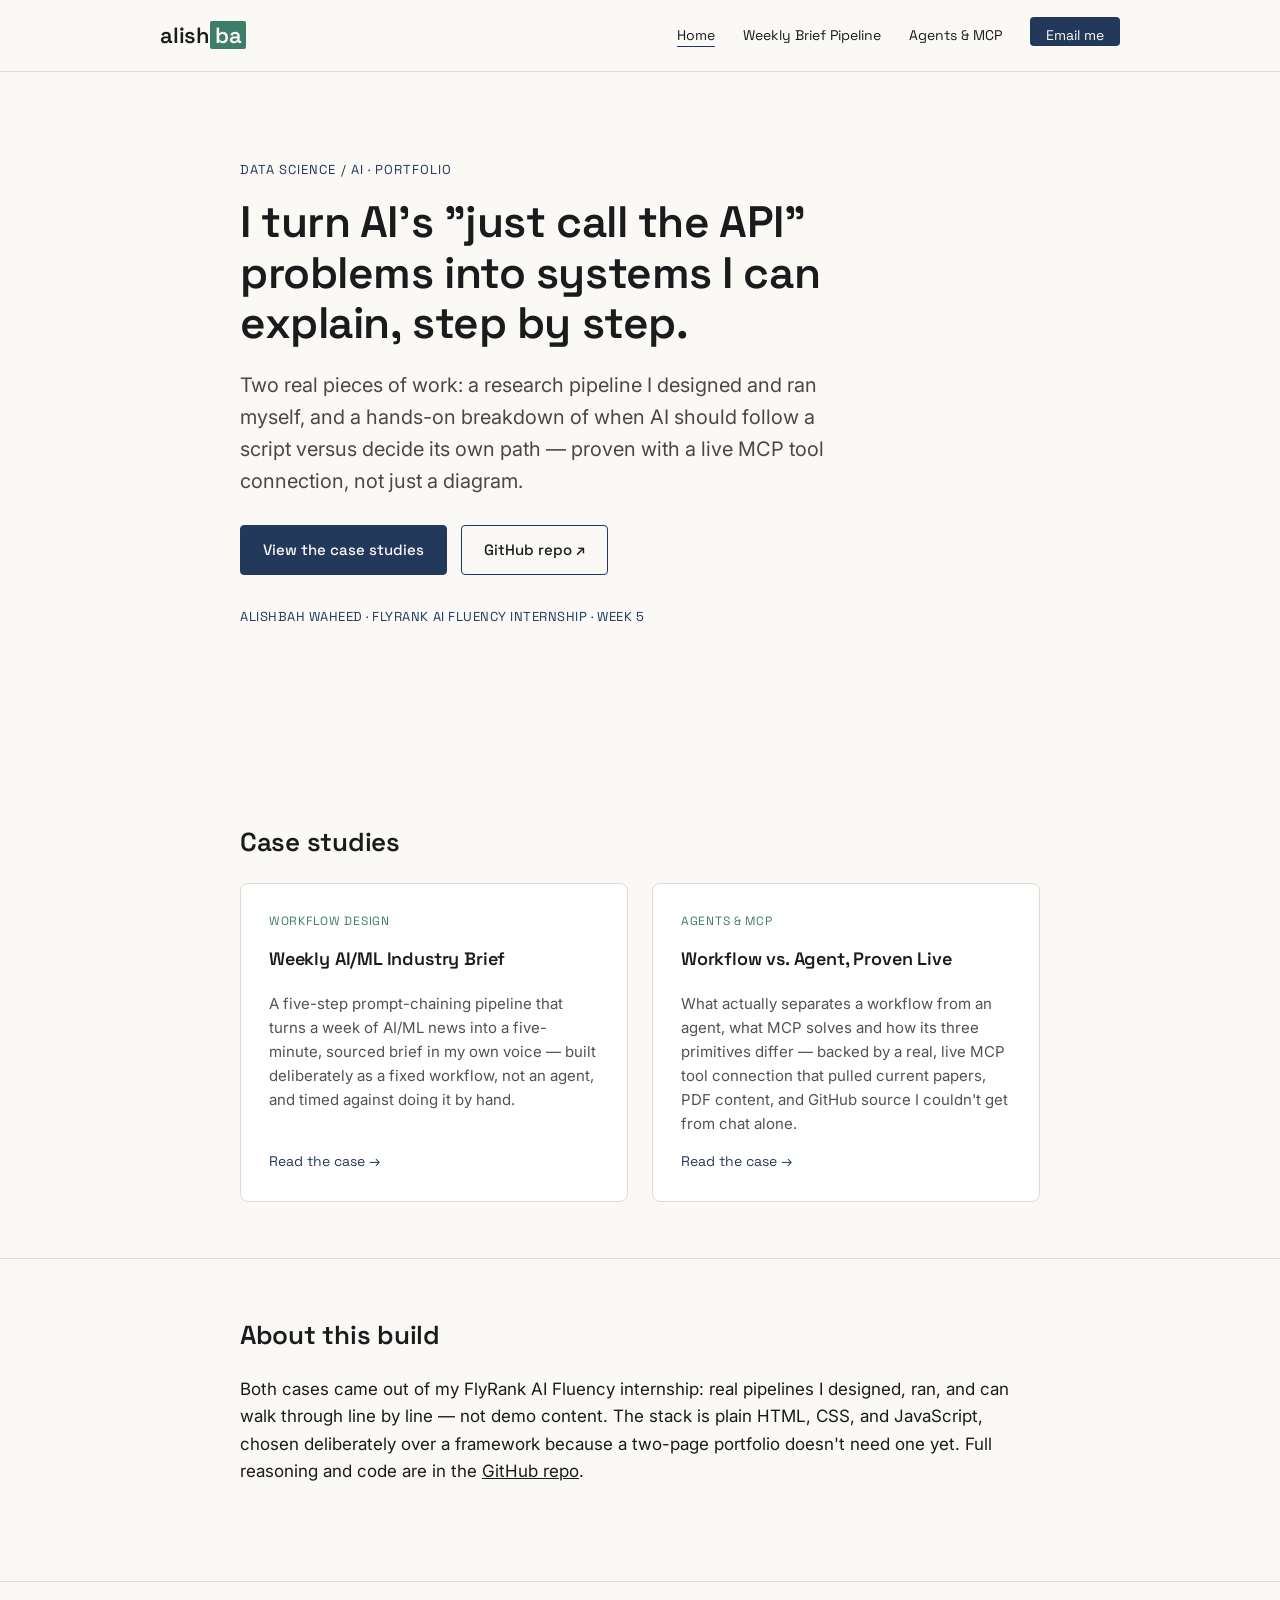
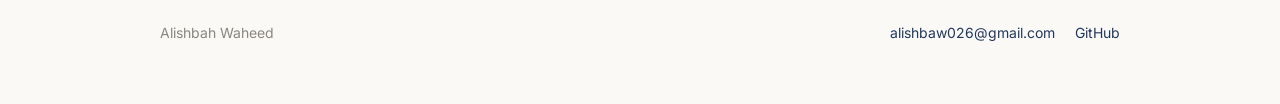
==== index.html @ 1f26b56a "Add files via upload" ====
<!DOCTYPE html>
<html lang="en">
<head>
<meta charset="UTF-8">
<meta name="viewport" content="width=device-width, initial-scale=1.0">
<title>Alishbah Waheed — AI/ML Portfolio</title>
<meta name="description" content="Alishbah Waheed — case studies on AI pipeline design, tool-use vs. agentic architecture, and MCP. FlyRank AI Fluency internship.">
<link rel="preconnect" href="https://fonts.googleapis.com">
<link rel="preconnect" href="https://fonts.gstatic.com" crossorigin>
<link href="https://fonts.googleapis.com/css2?family=Space+Grotesk:wght@400;500;600;700&family=Inter:wght@400;500;600&display=swap" rel="stylesheet">
<link rel="stylesheet" href="style.css">
</head>
<body>

<nav class="site-nav">
  <div class="nav-inner">
    <a class="wordmark" href="index.html">
      <span class="wordmark-text">alish<span class="match">ba</span></span>
    </a>
    <ul class="nav-links">
      <li><a href="index.html" aria-current="page">Home</a></li>
      <li><a href="weekly-brief.html">Weekly Brief Pipeline</a></li>
      <li><a href="agents-mcp.html">Agents &amp; MCP</a></li>
      <li><a class="nav-cta" href="mailto:alishbaw026@gmail.com">Email me</a></li>
    </ul>
  </div>
</nav>

<header class="hero">
  <div class="sheet">
    <p class="kicker">Data Science / AI · Portfolio</p>
    <div class="hero-claim">
      <h1>I turn AI's "just call the API" problems into systems I can <span class="match-underline">explain, step by step</span>.</h1>
      <p class="lede">Two real pieces of work: a research pipeline I designed and ran myself, and a hands-on breakdown of when AI should follow a script versus decide its own path — proven with a live MCP tool connection, not just a diagram.</p>
    </div>
    <div class="btn-row">
      <a class="btn btn-primary" href="#cases">View the case studies</a>
      <a class="btn btn-ghost" href="https://github.com/TheAlishbahWaheed/flyrank-ml-internship">GitHub repo ↗</a>
    </div>
    <p class="hero-meta">Alishbah Waheed · FlyRank AI Fluency Internship · Week 5</p>
  </div>
</header>

<main>
  <section id="cases" class="no-rule">
    <div class="sheet">
      <h2>Case studies</h2>
      <div class="case-grid">

        <a class="case-card" href="weekly-brief.html">
          <span class="case-tag">Workflow design</span>
          <h3>Weekly AI/ML Industry Brief</h3>
          <p class="case-desc">A five-step prompt-chaining pipeline that turns a week of AI/ML news into a five-minute, sourced brief in my own voice — built deliberately as a fixed workflow, not an agent, and timed against doing it by hand.</p>
          <span class="case-arrow">Read the case →</span>
        </a>

        <a class="case-card" href="agents-mcp.html">
          <span class="case-tag">Agents &amp; MCP</span>
          <h3>Workflow vs. Agent, Proven Live</h3>
          <p class="case-desc">What actually separates a workflow from an agent, what MCP solves and how its three primitives differ — backed by a real, live MCP tool connection that pulled current papers, PDF content, and GitHub source I couldn't get from chat alone.</p>
          <span class="case-arrow">Read the case →</span>
        </a>

      </div>
    </div>
  </section>

  <section>
    <div class="sheet">
      <h2>About this build</h2>
      <p>Both cases came out of my FlyRank AI Fluency internship: real pipelines I designed, ran, and can walk through line by line — not demo content. The stack is plain HTML, CSS, and JavaScript, chosen deliberately over a framework because a two-page portfolio doesn't need one yet. Full reasoning and code are in the <a href="https://github.com/TheAlishbahWaheed/flyrank-ml-internship">GitHub repo</a>.</p>
    </div>
  </section>
</main>

<footer class="site-footer">
  <div class="footer-inner">
    <span>Alishbah Waheed</span>
    <div class="footer-links">
      <a href="mailto:alishbaw026@gmail.com">alishbaw026@gmail.com</a>
      <a href="https://github.com/TheAlishbahWaheed/flyrank-ml-internship">GitHub</a>
    </div>
  </div>
</footer>

</body>
</html>
---- style.css ----
/* ===== Identity kit tokens (from Alishbah's Week 3/4 identity kit) ===== */
:root {
  --paper: #FAF9F6;
  --ink: #1B1B1D;
  --signal: #23395B;
  --match: #3F7D6B;
  --hairline: #DEDBD3;
  --muted: #8a8781;
  --max-w: 880px;
}

* { box-sizing: border-box; }

html { scroll-behavior: smooth; }

body {
  margin: 0;
  background: var(--paper);
  color: var(--ink);
  font-family: 'Inter', sans-serif;
  -webkit-font-smoothing: antialiased;
  line-height: 1.6;
}

a { color: inherit; }

img { max-width: 100%; display: block; }

.sr-only {
  position: absolute;
  width: 1px; height: 1px;
  padding: 0; margin: -1px;
  overflow: hidden;
  clip: rect(0,0,0,0);
  white-space: nowrap; border: 0;
}

:focus-visible {
  outline: 2px solid var(--match);
  outline-offset: 2px;
}

/* ===== Nav ===== */
.site-nav {
  border-bottom: 1px solid var(--hairline);
  position: sticky;
  top: 0;
  background: rgba(250, 249, 246, 0.92);
  backdrop-filter: blur(6px);
  z-index: 20;
}

.nav-inner {
  max-width: 1040px;
  margin: 0 auto;
  padding: 18px 40px;
  display: flex;
  align-items: center;
  justify-content: space-between;
  gap: 24px;
  flex-wrap: wrap;
}

.wordmark {
  display: flex;
  align-items: baseline;
  gap: 2px;
  text-decoration: none;
}

.wordmark-text {
  font-family: 'Space Grotesk', sans-serif;
  font-weight: 600;
  font-size: 22px;
  letter-spacing: -0.01em;
  color: var(--ink);
}

.wordmark-text .match {
  background: var(--match);
  color: var(--paper);
  padding: 0 5px;
  border-radius: 2px;
}

.nav-links {
  display: flex;
  align-items: center;
  gap: 28px;
  list-style: none;
  margin: 0;
  padding: 0;
  font-family: 'Space Grotesk', sans-serif;
  font-size: 14px;
}

.nav-links a {
  text-decoration: none;
  color: var(--ink);
  border-bottom: 1px solid transparent;
  padding-bottom: 2px;
  transition: border-color 0.15s ease;
}

.nav-links a:hover,
.nav-links a[aria-current="page"] {
  border-color: var(--signal);
}

.nav-cta {
  background: var(--signal);
  color: var(--paper) !important;
  padding: 9px 16px;
  border-radius: 4px;
  border-bottom: none !important;
}

.nav-cta:hover {
  background: #1a2c47;
}

/* ===== Layout shells ===== */
.sheet {
  max-width: var(--max-w);
  margin: 0 auto;
  padding: 0 40px;
}

.wide-sheet {
  max-width: 1040px;
  margin: 0 auto;
  padding: 0 40px;
}

section {
  padding-top: 56px;
  margin-top: 56px;
  border-top: 1px solid var(--hairline);
}

section:first-of-type,
.no-rule {
  border-top: none;
}

.kicker {
  font-family: 'Space Grotesk', sans-serif;
  font-size: 13px;
  letter-spacing: 0.08em;
  text-transform: uppercase;
  color: var(--signal);
  margin: 0 0 16px;
}

h1, h2, h3 {
  font-family: 'Space Grotesk', sans-serif;
  font-weight: 600;
  letter-spacing: -0.01em;
  margin: 0 0 20px;
}

h1 { font-size: 44px; line-height: 1.15; }
h2 { font-size: 26px; }
h3 { font-size: 18px; }

p { margin: 0 0 18px; font-size: 17px; }

.lede {
  font-size: 20px;
  color: #4a4845;
  max-width: 620px;
}

/* ===== Hero (home) ===== */
.hero {
  padding: 88px 0 64px;
}

.hero-claim {
  max-width: 720px;
}

.hero .match-underline {
  text-decoration-color: var(--match);
  text-decoration-thickness: 3px;
  text-underline-offset: 4px;
}

.hero-meta {
  font-family: 'Space Grotesk', sans-serif;
  font-size: 13px;
  color: var(--signal);
  letter-spacing: 0.04em;
  text-transform: uppercase;
  margin-top: 32px;
}

/* ===== Case cards (home) ===== */
.case-grid {
  display: grid;
  grid-template-columns: repeat(2, 1fr);
  gap: 24px;
}

@media (max-width: 720px) {
  .case-grid { grid-template-columns: 1fr; }
}

.case-card {
  border: 1px solid var(--hairline);
  border-radius: 8px;
  padding: 28px;
  text-decoration: none;
  color: var(--ink);
  display: flex;
  flex-direction: column;
  gap: 14px;
  background: #fff;
  transition: border-color 0.15s ease, transform 0.15s ease;
}

.case-card:hover {
  border-color: var(--signal);
  transform: translateY(-2px);
}

.case-card .case-tag {
  font-family: 'Space Grotesk', sans-serif;
  font-size: 12px;
  letter-spacing: 0.06em;
  text-transform: uppercase;
  color: var(--match);
}

.case-card h3 {
  margin-bottom: 4px;
}

.case-card .case-desc {
  font-size: 15px;
  color: #55524d;
  margin: 0;
  flex-grow: 1;
}

.case-card .case-arrow {
  font-family: 'Space Grotesk', sans-serif;
  font-size: 14px;
  color: var(--signal);
}

/* ===== Buttons ===== */
.btn {
  display: inline-flex;
  align-items: center;
  gap: 8px;
  font-family: 'Space Grotesk', sans-serif;
  font-size: 15px;
  font-weight: 500;
  text-decoration: none;
  padding: 12px 22px;
  border-radius: 4px;
  border: 1px solid var(--signal);
}

.btn-primary {
  background: var(--signal);
  color: var(--paper);
}

.btn-primary:hover { background: #1a2c47; }

.btn-ghost {
  background: transparent;
  color: var(--ink);
}

.btn-ghost:hover { border-color: var(--ink); }

.btn-row {
  display: flex;
  gap: 14px;
  flex-wrap: wrap;
  margin-top: 28px;
}

/* ===== Pipeline / step diagram ===== */
.step-diagram {
  display: flex;
  gap: 0;
  flex-wrap: wrap;
  margin: 32px 0;
}

.step-box {
  flex: 1 1 150px;
  border: 1px solid var(--hairline);
  border-radius: 6px;
  padding: 16px 14px;
  background: #fff;
  position: relative;
}

.step-box .step-num {
  font-family: 'Space Grotesk', sans-serif;
  font-size: 12px;
  color: var(--match);
  letter-spacing: 0.05em;
}

.step-box .step-name {
  font-family: 'Space Grotesk', sans-serif;
  font-weight: 600;
  font-size: 15px;
  margin: 4px 0 6px;
}

.step-box .step-desc {
  font-size: 13px;
  color: #6b6864;
  line-height: 1.45;
}

.step-arrow {
  display: flex;
  align-items: center;
  justify-content: center;
  padding: 0 6px;
  color: var(--muted);
  font-size: 18px;
}

@media (max-width: 780px) {
  .step-diagram { flex-direction: column; }
  .step-arrow { transform: rotate(90deg); padding: 6px 0; }
}

/* ===== Evidence / output cards ===== */
.evidence-card {
  border: 1px solid var(--hairline);
  border-left: 3px solid var(--match);
  border-radius: 4px;
  padding: 22px 24px;
  background: #fff;
  margin-bottom: 20px;
}

.evidence-card .evidence-label {
  font-family: 'Space Grotesk', sans-serif;
  font-size: 12px;
  letter-spacing: 0.05em;
  text-transform: uppercase;
  color: var(--signal);
  margin-bottom: 10px;
}

.evidence-card pre,
.evidence-card code {
  font-family: 'SF Mono', Consolas, monospace;
  font-size: 13px;
  color: var(--ink);
  white-space: pre-wrap;
  word-break: break-word;
}

.output-block {
  background: var(--ink);
  color: var(--paper);
  border-radius: 6px;
  padding: 22px 24px;
  margin: 24px 0;
  font-size: 15px;
}

.output-block .output-meta {
  font-family: 'Space Grotesk', sans-serif;
  font-size: 12px;
  letter-spacing: 0.05em;
  text-transform: uppercase;
  color: #9fb3c8;
  margin-bottom: 10px;
}

.output-block .why {
  margin-top: 14px;
  padding-top: 14px;
  border-top: 1px solid #34364033;
  color: #cfd6da;
  font-style: italic;
  font-size: 14px;
}

/* ===== Table ===== */
table {
  width: 100%;
  border-collapse: collapse;
  margin: 24px 0;
  font-size: 15px;
}

th, td {
  text-align: left;
  padding: 12px 14px;
  border-bottom: 1px solid var(--hairline);
}

th {
  font-family: 'Space Grotesk', sans-serif;
  font-size: 13px;
  text-transform: uppercase;
  letter-spacing: 0.04em;
  color: var(--signal);
}

/* ===== Definition cards (agents/mcp page) ===== */
.def-grid {
  display: grid;
  grid-template-columns: 1fr 1fr;
  gap: 20px;
  margin: 28px 0;
}

@media (max-width: 720px) {
  .def-grid { grid-template-columns: 1fr; }
}

.def-card {
  border: 1px solid var(--hairline);
  border-radius: 6px;
  padding: 22px;
  background: #fff;
}

.def-card h3 {
  color: var(--signal);
}

.primitive-row {
  display: grid;
  grid-template-columns: 140px 1fr;
  gap: 16px;
  padding: 16px 0;
  border-bottom: 1px solid var(--hairline);
  align-items: baseline;
}

.primitive-row:last-child { border-bottom: none; }

.primitive-name {
  font-family: 'Space Grotesk', sans-serif;
  font-weight: 600;
  color: var(--signal);
}

/* ===== Breaks / watch-list ===== */
.watch-list {
  list-style: none;
  padding: 0;
  margin: 24px 0;
}

.watch-list li {
  padding: 16px 0;
  border-bottom: 1px solid var(--hairline);
  font-size: 16px;
}

.watch-list li:last-child { border-bottom: none; }

.watch-list strong {
  font-family: 'Space Grotesk', sans-serif;
  color: var(--signal);
}

/* ===== Case footer nav ===== */
.case-nav {
  display: flex;
  justify-content: space-between;
  gap: 16px;
  flex-wrap: wrap;
  margin-top: 56px;
  padding-top: 32px;
  border-top: 1px solid var(--hairline);
  font-family: 'Space Grotesk', sans-serif;
  font-size: 15px;
}

.case-nav a { text-decoration: none; }
.case-nav a:hover { color: var(--signal); }

/* ===== Footer ===== */
.site-footer {
  border-top: 1px solid var(--hairline);
  margin-top: 96px;
  padding: 40px 0 60px;
}

.footer-inner {
  max-width: 1040px;
  margin: 0 auto;
  padding: 0 40px;
  display: flex;
  justify-content: space-between;
  gap: 20px;
  flex-wrap: wrap;
  font-size: 14px;
  color: var(--muted);
}

.footer-inner a {
  color: var(--signal);
  text-decoration: none;
}

.footer-inner a:hover { text-decoration: underline; }

.footer-links {
  display: flex;
  gap: 20px;
  flex-wrap: wrap;
}

/* ===== Reduced motion ===== */
@media (prefers-reduced-motion: reduce) {
  html { scroll-behavior: auto; }
  .case-card { transition: none; }
}
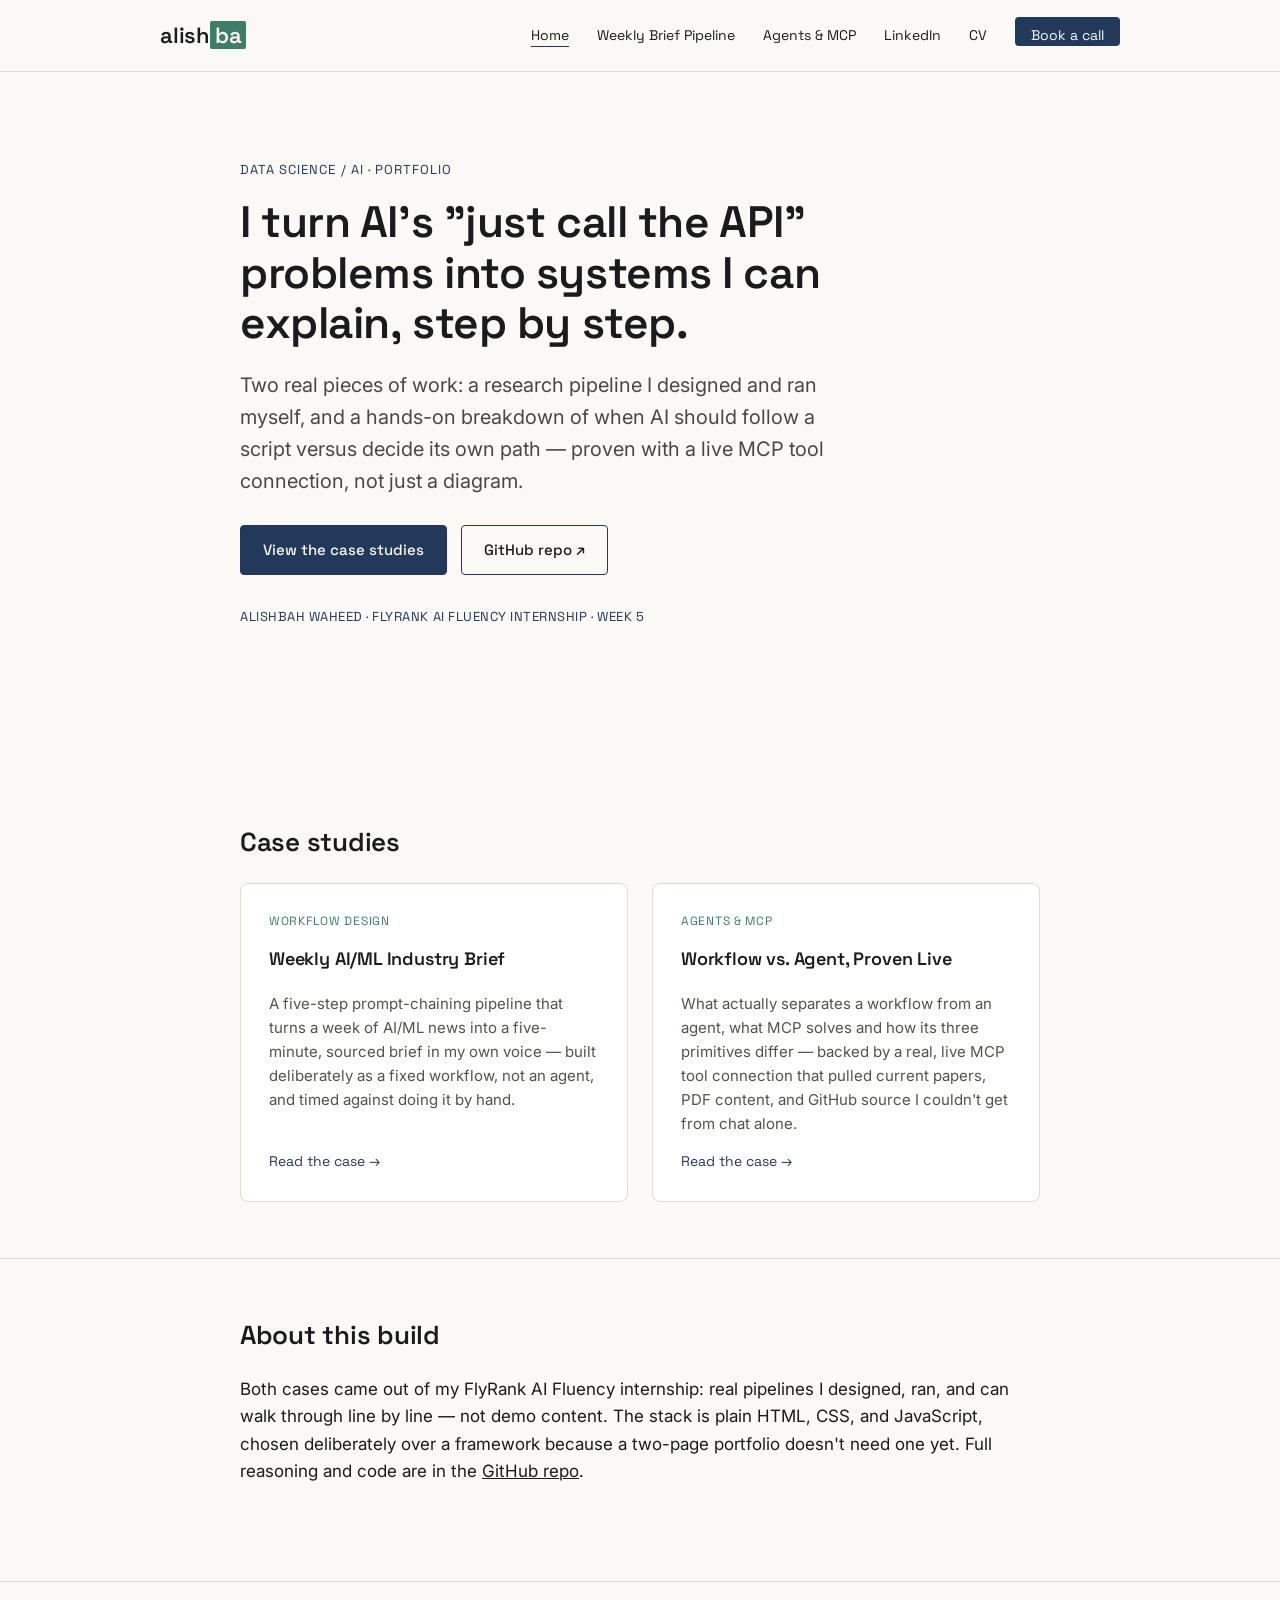
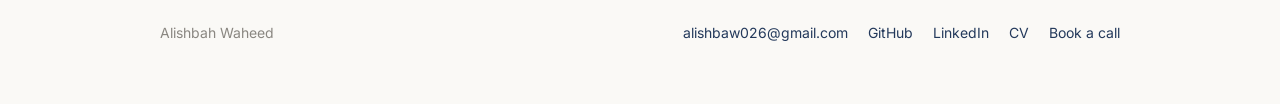
==== commit c84da444: "Add files via upload" ====
--- a/index.html
+++ b/index.html
@@ -21,7 +21,9 @@
       <li><a href="index.html" aria-current="page">Home</a></li>
       <li><a href="weekly-brief.html">Weekly Brief Pipeline</a></li>
       <li><a href="agents-mcp.html">Agents &amp; MCP</a></li>
-      <li><a class="nav-cta" href="mailto:alishbaw026@gmail.com">Email me</a></li>
+      <li><a href="https://linkedin.com/in/alishbahwaheed" target="_blank" rel="noopener">LinkedIn</a></li>
+      <li><a href="Resume.pdf" target="_blank" rel="noopener">CV</a></li>
+      <li><a class="nav-cta" href="mailto:alishbaw026@gmail.com?subject=Let's%20connect">Book a call</a></li>
     </ul>
   </div>
 </nav>
@@ -79,6 +81,9 @@
     <div class="footer-links">
       <a href="mailto:alishbaw026@gmail.com">alishbaw026@gmail.com</a>
       <a href="https://github.com/TheAlishbahWaheed/flyrank-ml-internship">GitHub</a>
+      <a href="https://linkedin.com/in/alishbahwaheed" target="_blank" rel="noopener">LinkedIn</a>
+      <a href="Resume.pdf" target="_blank" rel="noopener">CV</a>
+      <a href="mailto:alishbaw026@gmail.com?subject=Let's%20connect">Book a call</a>
     </div>
   </div>
 </footer>
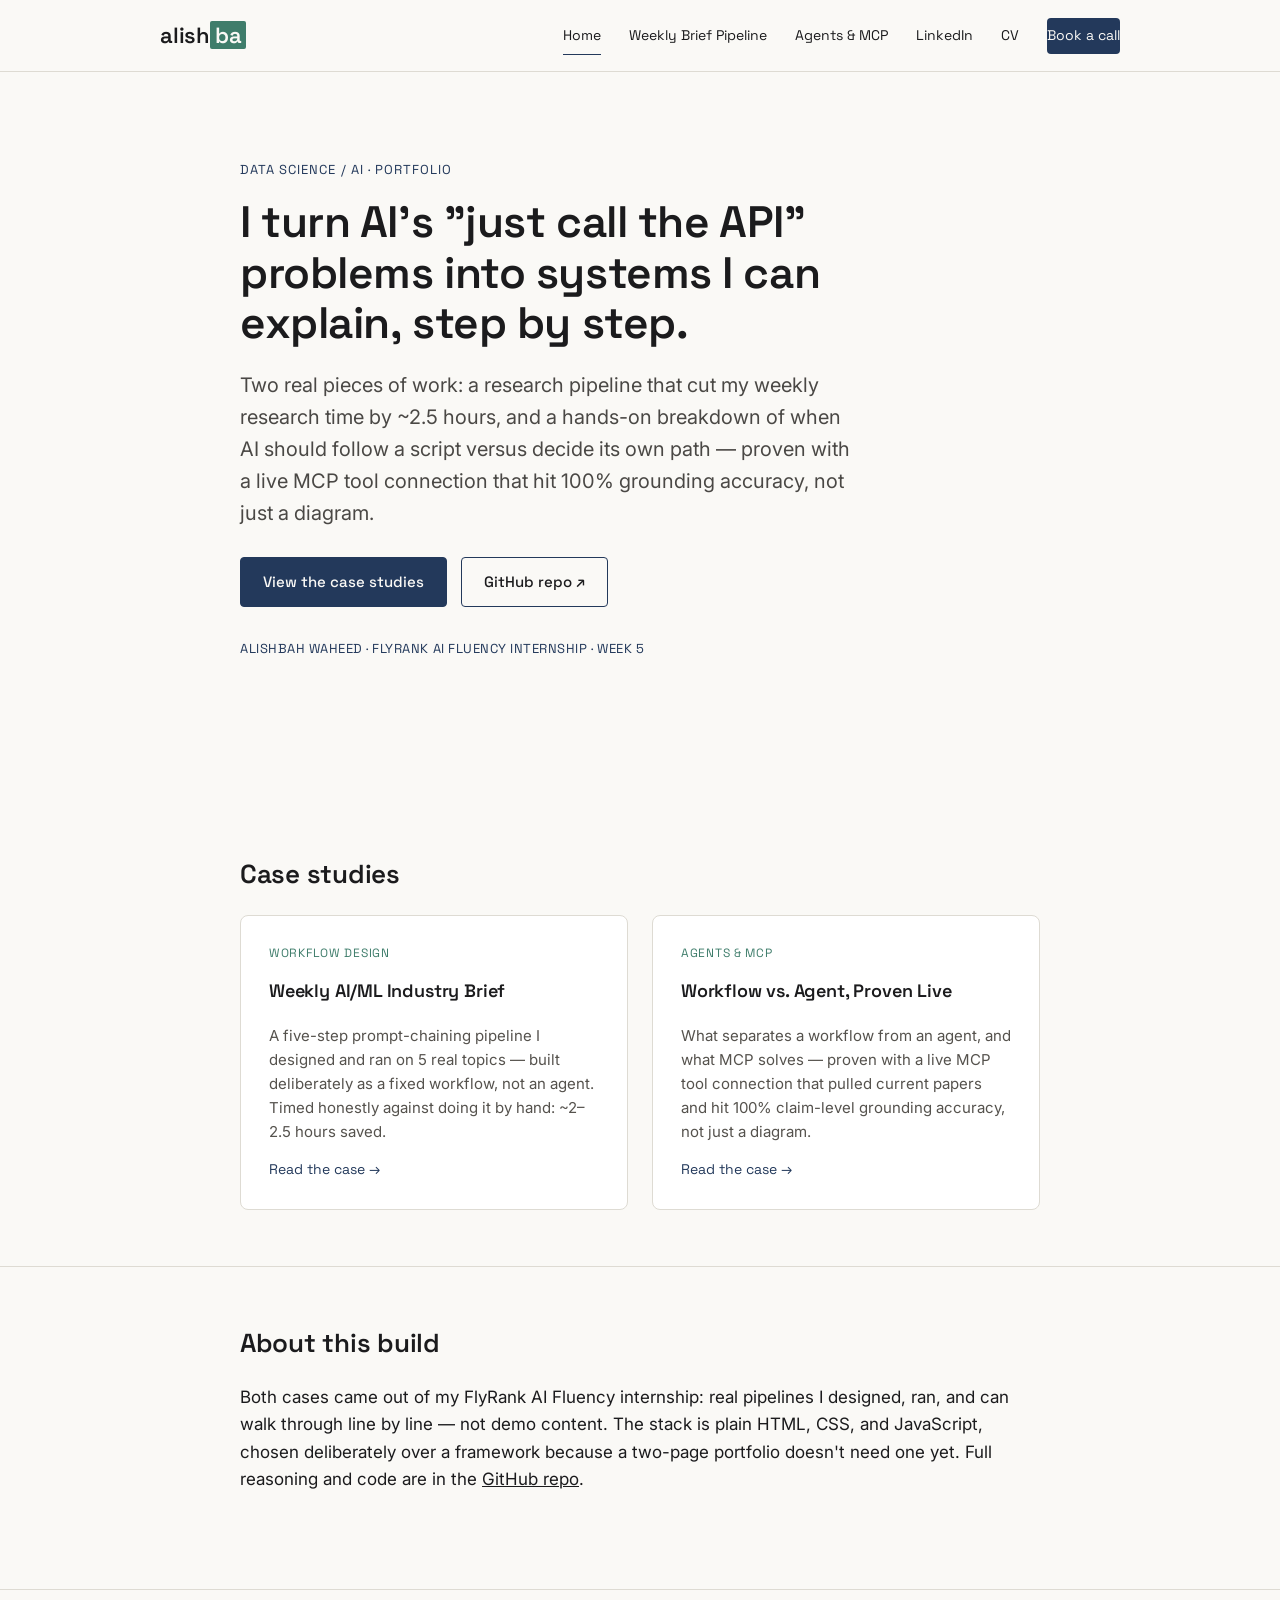
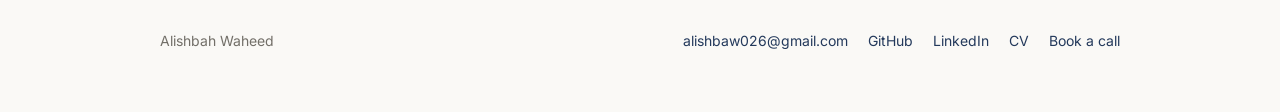
==== commit ba535f8a: "Add files via upload" ====
--- a/index.html
+++ b/index.html
@@ -33,7 +33,7 @@
     <p class="kicker">Data Science / AI · Portfolio</p>
     <div class="hero-claim">
       <h1>I turn AI's "just call the API" problems into systems I can <span class="match-underline">explain, step by step</span>.</h1>
-      <p class="lede">Two real pieces of work: a research pipeline I designed and ran myself, and a hands-on breakdown of when AI should follow a script versus decide its own path — proven with a live MCP tool connection, not just a diagram.</p>
+      <p class="lede">Two real pieces of work: a research pipeline that cut my weekly research time by ~2.5 hours, and a hands-on breakdown of when AI should follow a script versus decide its own path — proven with a live MCP tool connection that hit 100% grounding accuracy, not just a diagram.</p>
     </div>
     <div class="btn-row">
       <a class="btn btn-primary" href="#cases">View the case studies</a>
@@ -52,14 +52,14 @@
         <a class="case-card" href="weekly-brief.html">
           <span class="case-tag">Workflow design</span>
           <h3>Weekly AI/ML Industry Brief</h3>
-          <p class="case-desc">A five-step prompt-chaining pipeline that turns a week of AI/ML news into a five-minute, sourced brief in my own voice — built deliberately as a fixed workflow, not an agent, and timed against doing it by hand.</p>
+          <p class="case-desc">A five-step prompt-chaining pipeline I designed and ran on 5 real topics — built deliberately as a fixed workflow, not an agent. Timed honestly against doing it by hand: ~2–2.5 hours saved.</p>
           <span class="case-arrow">Read the case →</span>
         </a>
 
         <a class="case-card" href="agents-mcp.html">
           <span class="case-tag">Agents &amp; MCP</span>
           <h3>Workflow vs. Agent, Proven Live</h3>
-          <p class="case-desc">What actually separates a workflow from an agent, what MCP solves and how its three primitives differ — backed by a real, live MCP tool connection that pulled current papers, PDF content, and GitHub source I couldn't get from chat alone.</p>
+          <p class="case-desc">What separates a workflow from an agent, and what MCP solves — proven with a live MCP tool connection that pulled current papers and hit 100% claim-level grounding accuracy, not just a diagram.</p>
           <span class="case-arrow">Read the case →</span>
         </a>
 
--- a/style.css
+++ b/style.css
@@ -5,7 +5,7 @@
   --signal: #23395B;
   --match: #3F7D6B;
   --hairline: #DEDBD3;
-  --muted: #8a8781;
+  --muted: #726f68;
   --max-w: 880px;
 }
 
@@ -98,7 +98,7 @@
   text-decoration: none;
   color: var(--ink);
   border-bottom: 1px solid transparent;
-  padding-bottom: 2px;
+  padding: 8px 0 10px;
   transition: border-color 0.15s ease;
 }
 
@@ -525,3 +525,29 @@
   html { scroll-behavior: auto; }
   .case-card { transition: none; }
 }
+
+/* ===== Mobile ===== */
+@media (max-width: 600px) {
+  .nav-inner {
+    padding: 14px 20px;
+    gap: 10px 18px;
+  }
+
+  .nav-links {
+    gap: 14px 18px;
+    font-size: 13px;
+  }
+
+  .sheet,
+  .wide-sheet,
+  .footer-inner {
+    padding: 0 20px;
+  }
+
+  h1 { font-size: 30px; line-height: 1.2; }
+  h2 { font-size: 21px; }
+
+  .lede { font-size: 17px; }
+
+  .hero { padding: 48px 0 40px; }
+}
